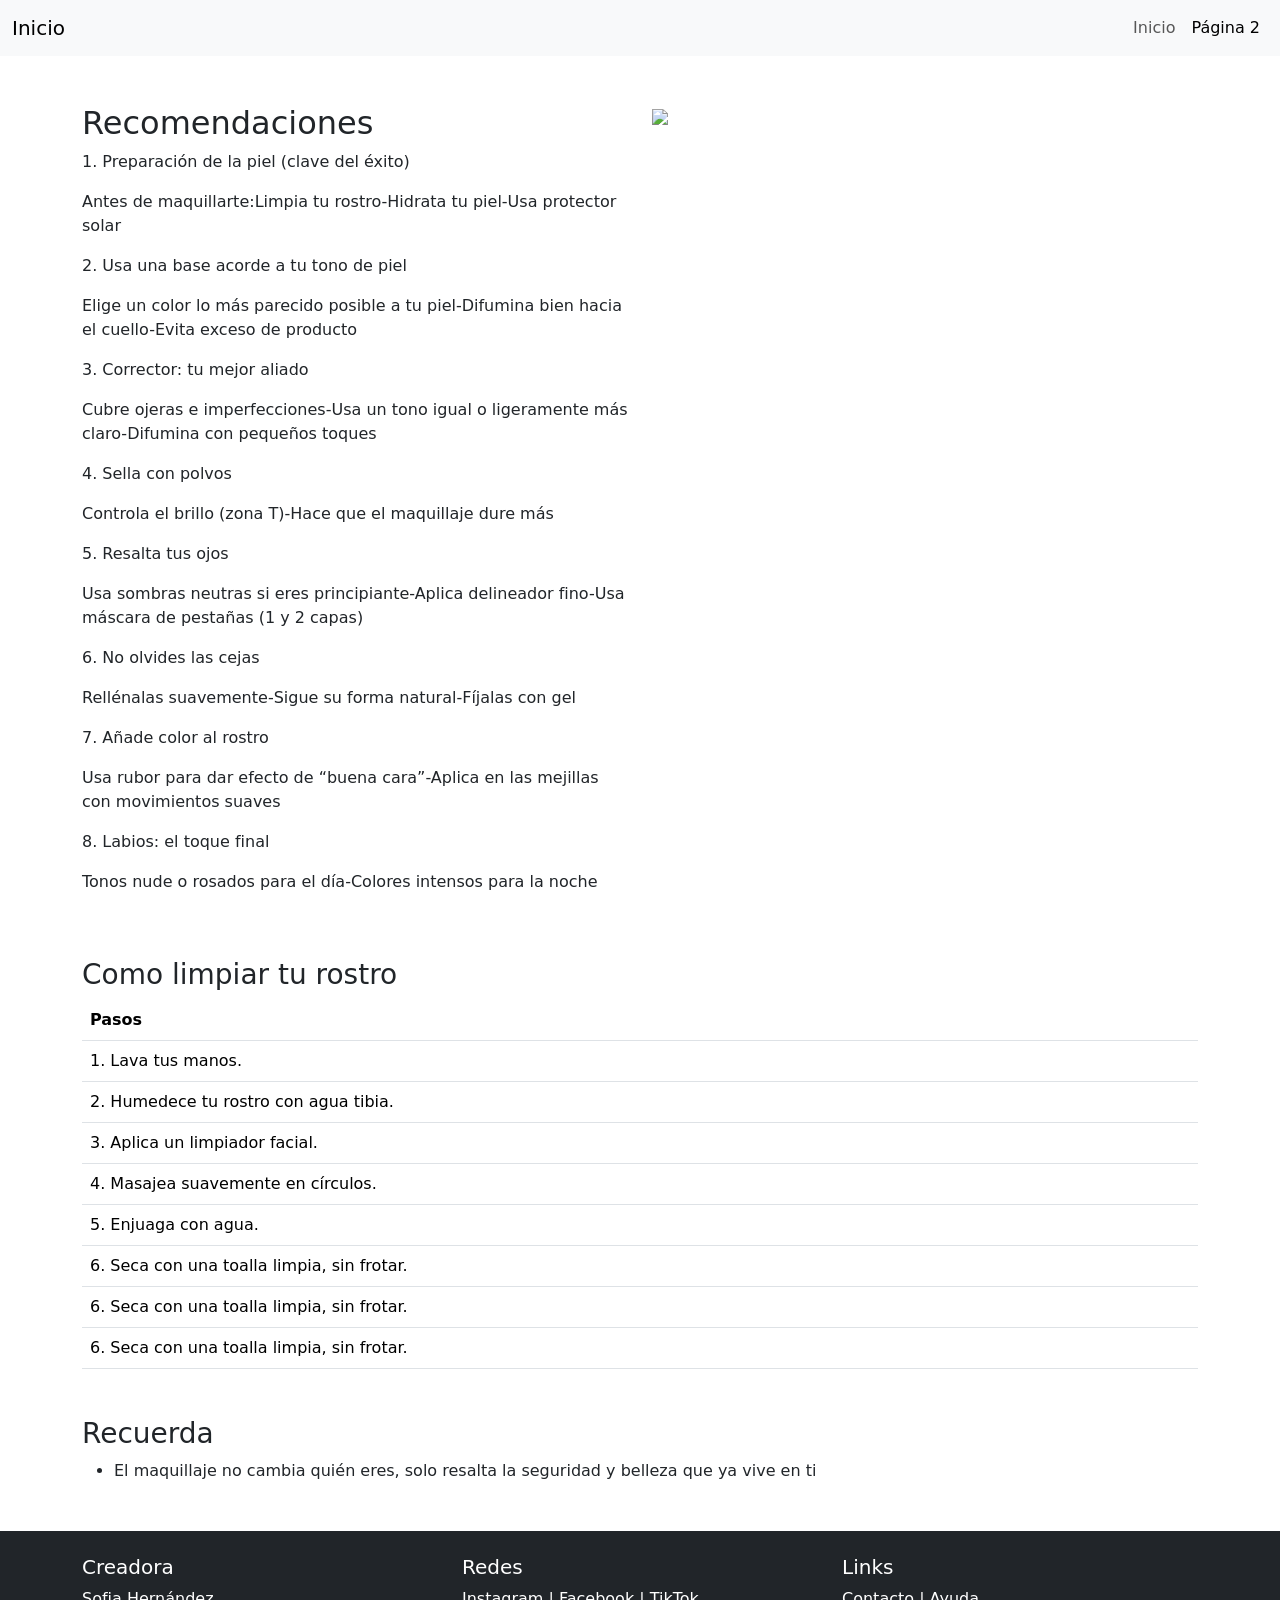
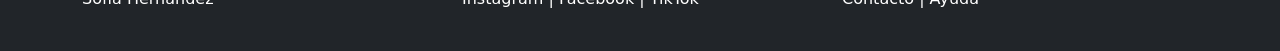
==== pagina.html @ a7aa95b9 "Add files via upload" ====
<!doctype html>
<html lang="es">
<head>
  <meta charset="utf-8">
  <meta name="viewport" content="width=device-width, initial-scale=1">
  <title>Página 2</title>

  <link href="https://cdn.jsdelivr.net/npm/bootstrap@5.3.8/dist/css/bootstrap.min.css" rel="stylesheet">
  <link rel="stylesheet" href="./css/paginastyle.css">
</head>

<body>

<!-- NAVBAR -->
<nav class="navbar navbar-expand-lg bg-body-tertiary">
  <div class="container-fluid">
    <a class="navbar-brand" href="index.html">Inicio</a>

    <button class="navbar-toggler" data-bs-toggle="collapse" data-bs-target="#menu">
      <span class="navbar-toggler-icon"></span>
    </button>

    <div class="collapse navbar-collapse" id="menu">
      <ul class="navbar-nav ms-auto">
        <li class="nav-item">
          <a class="nav-link" href="index.html">Inicio</a>
        </li>
        <li class="nav-item">
          <a class="nav-link active" href="#">Página 2</a>
        </li>
      </ul>
    </div>
  </div>
</nav>

<!-- SECCIÓN 1 -->
<div class="container mt-5">
  <div class="row">
    <div class="col-md-6">
      <h2>Recomendaciones</h2>
      <p>1. Preparación de la piel (clave del éxito)</p>
      <p>Antes de maquillarte:Limpia tu rostro-Hidrata tu piel-Usa protector solar</p>
      <p>2. Usa una base acorde a tu tono de piel</p>
      <p>Elige un color lo más parecido posible a tu piel-Difumina bien hacia el cuello-Evita exceso de producto</p>
      <p>3. Corrector: tu mejor aliado</p>
      <p>Cubre ojeras e imperfecciones-Usa un tono igual o ligeramente más claro-Difumina con pequeños toques</p>
      <p>4. Sella con polvos</p>
      <p>Controla el brillo (zona T)-Hace que el maquillaje dure más</p>
      <p>5. Resalta tus ojos</p>
      <p>Usa sombras neutras si eres principiante-Aplica delineador fino-Usa máscara de pestañas (1 y 2 capas)</p>
      <p>6. No olvides las cejas</p>
      <p>Rellénalas suavemente-Sigue su forma natural-Fíjalas con gel</p>
      <p>7. Añade color al rostro</p>
      <p>Usa rubor para dar efecto de “buena cara”-Aplica en las mejillas con movimientos suaves</p>
      <p>8. Labios: el toque final</p>
      <p>Tonos nude o rosados para el día-Colores intensos para la noche</p>
    </div>
    <div class="col-md-6">
      <img src="./imagenes/maquillaje 4.jpg" class="img-fluid">
    </div>
  </div>
</div>

<!-- TABLA -->
<div class="container mt-5">
  <h3>Como limpiar tu rostro</h3>
  <table class="table">
    <tr>
      <th>Pasos</th>
    </tr>
    <tr>
      <td>1. Lava tus manos.</td>
</td>
    </tr>
    <tr>
      <td>2. Humedece tu rostro con agua tibia.</td>
    </tr>
    <tr>
      <td>3. Aplica un limpiador facial.</td>
    </tr>
    <tr>
      <td>4. Masajea suavemente en círculos.</td> 
   </tr>
   <tr>
      <td>5. Enjuaga con agua.</td> 
    </tr>
    <tr>
      <td>6. Seca con una toalla limpia, sin frotar.</td>   
   </tr>
   <tr>
      <td>6. Seca con una toalla limpia, sin frotar.</td>
   </tr>
   <tr>
      <td>6. Seca con una toalla limpia, sin frotar.</td>    
    </tr>

  </table>
</div>

<!-- SECCIÓN 3 -->
<div class="container mt-5">
  <h3>Recuerda</h3>
  <ul>
    <li>El maquillaje no cambia quién eres, solo resalta la seguridad y belleza que ya vive en ti</li>
  </ul>
</div>

<!-- FOOTER -->
<footer class="bg-dark text-white mt-5 p-4">
  <div class="container">
    <div class="row">

      <div class="col-md-4">
        <h5>Creadora</h5>
        <p>Sofia Hernández</p>
      </div>

      <div class="col-md-4">
        <h5>Redes</h5>
        <p>Instagram | Facebook | TikTok</p>
      </div>

      <div class="col-md-4">
        <h5>Links</h5>
        <p>Contacto | Ayuda</p>
      </div>

    </div>
  </div>
</footer>

<script src="https://cdn.jsdelivr.net/npm/bootstrap@5.3.8/dist/js/bootstrap.bundle.min.js"></script>
</body>
</html>
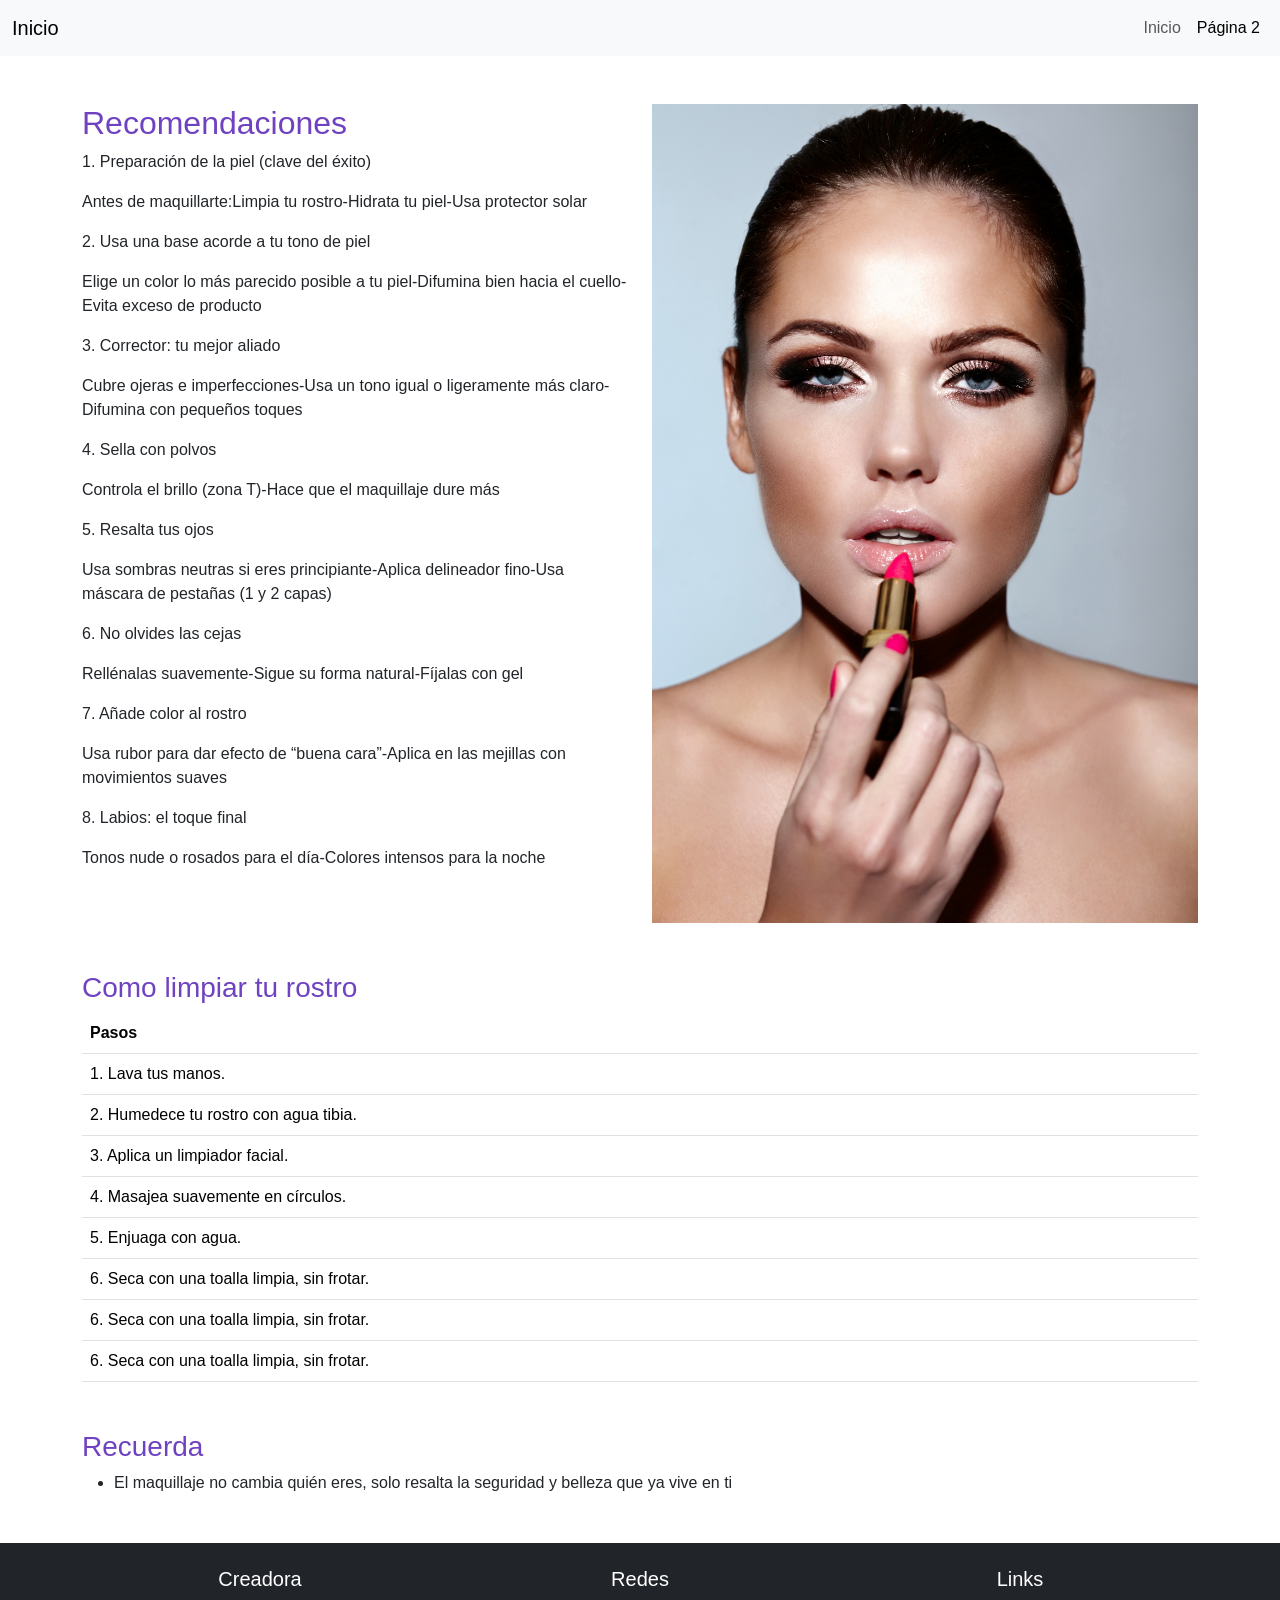
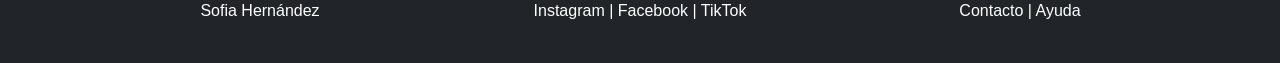
==== commit dc9f13da: "create page.html, index.html and css" ====
--- a/pagina.html
+++ b/pagina.html
@@ -1,134 +1,134 @@
-<!doctype html>
-<html lang="es">
-<head>
-  <meta charset="utf-8">
-  <meta name="viewport" content="width=device-width, initial-scale=1">
-  <title>Página 2</title>
-
-  <link href="https://cdn.jsdelivr.net/npm/bootstrap@5.3.8/dist/css/bootstrap.min.css" rel="stylesheet">
-  <link rel="stylesheet" href="./css/paginastyle.css">
-</head>
-
-<body>
-
-<!-- NAVBAR -->
-<nav class="navbar navbar-expand-lg bg-body-tertiary">
-  <div class="container-fluid">
-    <a class="navbar-brand" href="index.html">Inicio</a>
-
-    <button class="navbar-toggler" data-bs-toggle="collapse" data-bs-target="#menu">
-      <span class="navbar-toggler-icon"></span>
-    </button>
-
-    <div class="collapse navbar-collapse" id="menu">
-      <ul class="navbar-nav ms-auto">
-        <li class="nav-item">
-          <a class="nav-link" href="index.html">Inicio</a>
-        </li>
-        <li class="nav-item">
-          <a class="nav-link active" href="#">Página 2</a>
-        </li>
-      </ul>
-    </div>
-  </div>
-</nav>
-
-<!-- SECCIÓN 1 -->
-<div class="container mt-5">
-  <div class="row">
-    <div class="col-md-6">
-      <h2>Recomendaciones</h2>
-      <p>1. Preparación de la piel (clave del éxito)</p>
-      <p>Antes de maquillarte:Limpia tu rostro-Hidrata tu piel-Usa protector solar</p>
-      <p>2. Usa una base acorde a tu tono de piel</p>
-      <p>Elige un color lo más parecido posible a tu piel-Difumina bien hacia el cuello-Evita exceso de producto</p>
-      <p>3. Corrector: tu mejor aliado</p>
-      <p>Cubre ojeras e imperfecciones-Usa un tono igual o ligeramente más claro-Difumina con pequeños toques</p>
-      <p>4. Sella con polvos</p>
-      <p>Controla el brillo (zona T)-Hace que el maquillaje dure más</p>
-      <p>5. Resalta tus ojos</p>
-      <p>Usa sombras neutras si eres principiante-Aplica delineador fino-Usa máscara de pestañas (1 y 2 capas)</p>
-      <p>6. No olvides las cejas</p>
-      <p>Rellénalas suavemente-Sigue su forma natural-Fíjalas con gel</p>
-      <p>7. Añade color al rostro</p>
-      <p>Usa rubor para dar efecto de “buena cara”-Aplica en las mejillas con movimientos suaves</p>
-      <p>8. Labios: el toque final</p>
-      <p>Tonos nude o rosados para el día-Colores intensos para la noche</p>
-    </div>
-    <div class="col-md-6">
-      <img src="./imagenes/maquillaje 4.jpg" class="img-fluid">
-    </div>
-  </div>
-</div>
-
-<!-- TABLA -->
-<div class="container mt-5">
-  <h3>Como limpiar tu rostro</h3>
-  <table class="table">
-    <tr>
-      <th>Pasos</th>
-    </tr>
-    <tr>
-      <td>1. Lava tus manos.</td>
-</td>
-    </tr>
-    <tr>
-      <td>2. Humedece tu rostro con agua tibia.</td>
-    </tr>
-    <tr>
-      <td>3. Aplica un limpiador facial.</td>
-    </tr>
-    <tr>
-      <td>4. Masajea suavemente en círculos.</td> 
-   </tr>
-   <tr>
-      <td>5. Enjuaga con agua.</td> 
-    </tr>
-    <tr>
-      <td>6. Seca con una toalla limpia, sin frotar.</td>   
-   </tr>
-   <tr>
-      <td>6. Seca con una toalla limpia, sin frotar.</td>
-   </tr>
-   <tr>
-      <td>6. Seca con una toalla limpia, sin frotar.</td>    
-    </tr>
-
-  </table>
-</div>
-
-<!-- SECCIÓN 3 -->
-<div class="container mt-5">
-  <h3>Recuerda</h3>
-  <ul>
-    <li>El maquillaje no cambia quién eres, solo resalta la seguridad y belleza que ya vive en ti</li>
-  </ul>
-</div>
-
-<!-- FOOTER -->
-<footer class="bg-dark text-white mt-5 p-4">
-  <div class="container">
-    <div class="row">
-
-      <div class="col-md-4">
-        <h5>Creadora</h5>
-        <p>Sofia Hernández</p>
-      </div>
-
-      <div class="col-md-4">
-        <h5>Redes</h5>
-        <p>Instagram | Facebook | TikTok</p>
-      </div>
-
-      <div class="col-md-4">
-        <h5>Links</h5>
-        <p>Contacto | Ayuda</p>
-      </div>
-
-    </div>
-  </div>
-</footer>
-
-<script src="https://cdn.jsdelivr.net/npm/bootstrap@5.3.8/dist/js/bootstrap.bundle.min.js"></script>
-</body>
+<!doctype html>
+<html lang="es">
+<head>
+  <meta charset="utf-8">
+  <meta name="viewport" content="width=device-width, initial-scale=1">
+  <title>Página 2</title>
+
+  <link href="https://cdn.jsdelivr.net/npm/bootstrap@5.3.8/dist/css/bootstrap.min.css" rel="stylesheet">
+  <link rel="stylesheet" href="./css/paginastyle.css">
+</head>
+
+<body>
+
+<!-- NAVBAR -->
+<nav class="navbar navbar-expand-lg bg-body-tertiary">
+  <div class="container-fluid">
+    <a class="navbar-brand" href="index.html">Inicio</a>
+
+    <button class="navbar-toggler" data-bs-toggle="collapse" data-bs-target="#menu">
+      <span class="navbar-toggler-icon"></span>
+    </button>
+
+    <div class="collapse navbar-collapse" id="menu">
+      <ul class="navbar-nav ms-auto">
+        <li class="nav-item">
+          <a class="nav-link" href="index.html">Inicio</a>
+        </li>
+        <li class="nav-item">
+          <a class="nav-link active" href="#">Página 2</a>
+        </li>
+      </ul>
+    </div>
+  </div>
+</nav>
+
+<!-- SECCIÓN 1 -->
+<div class="container mt-5">
+  <div class="row">
+    <div class="col-md-6">
+      <h2>Recomendaciones</h2>
+      <p>1. Preparación de la piel (clave del éxito)</p>
+      <p>Antes de maquillarte:Limpia tu rostro-Hidrata tu piel-Usa protector solar</p>
+      <p>2. Usa una base acorde a tu tono de piel</p>
+      <p>Elige un color lo más parecido posible a tu piel-Difumina bien hacia el cuello-Evita exceso de producto</p>
+      <p>3. Corrector: tu mejor aliado</p>
+      <p>Cubre ojeras e imperfecciones-Usa un tono igual o ligeramente más claro-Difumina con pequeños toques</p>
+      <p>4. Sella con polvos</p>
+      <p>Controla el brillo (zona T)-Hace que el maquillaje dure más</p>
+      <p>5. Resalta tus ojos</p>
+      <p>Usa sombras neutras si eres principiante-Aplica delineador fino-Usa máscara de pestañas (1 y 2 capas)</p>
+      <p>6. No olvides las cejas</p>
+      <p>Rellénalas suavemente-Sigue su forma natural-Fíjalas con gel</p>
+      <p>7. Añade color al rostro</p>
+      <p>Usa rubor para dar efecto de “buena cara”-Aplica en las mejillas con movimientos suaves</p>
+      <p>8. Labios: el toque final</p>
+      <p>Tonos nude o rosados para el día-Colores intensos para la noche</p>
+    </div>
+    <div class="col-md-6">
+      <img src="./imagenes/maquillaje 4.jpg" class="img-fluid">
+    </div>
+  </div>
+</div>
+
+<!-- TABLA -->
+<div class="container mt-5">
+  <h3>Como limpiar tu rostro</h3>
+  <table class="table">
+    <tr>
+      <th>Pasos</th>
+    </tr>
+    <tr>
+      <td>1. Lava tus manos.</td>
+</td>
+    </tr>
+    <tr>
+      <td>2. Humedece tu rostro con agua tibia.</td>
+    </tr>
+    <tr>
+      <td>3. Aplica un limpiador facial.</td>
+    </tr>
+    <tr>
+      <td>4. Masajea suavemente en círculos.</td> 
+   </tr>
+   <tr>
+      <td>5. Enjuaga con agua.</td> 
+    </tr>
+    <tr>
+      <td>6. Seca con una toalla limpia, sin frotar.</td>   
+   </tr>
+   <tr>
+      <td>6. Seca con una toalla limpia, sin frotar.</td>
+   </tr>
+   <tr>
+      <td>6. Seca con una toalla limpia, sin frotar.</td>    
+    </tr>
+
+  </table>
+</div>
+
+<!-- SECCIÓN 3 -->
+<div class="container mt-5">
+  <h3>Recuerda</h3>
+  <ul>
+    <li>El maquillaje no cambia quién eres, solo resalta la seguridad y belleza que ya vive en ti</li>
+  </ul>
+</div>
+
+<!-- FOOTER -->
+<footer class="bg-dark text-white mt-5 p-4">
+  <div class="container">
+    <div class="row">
+
+      <div class="col-md-4">
+        <h5>Creadora</h5>
+        <p>Sofia Hernández</p>
+      </div>
+
+      <div class="col-md-4">
+        <h5>Redes</h5>
+        <p>Instagram | Facebook | TikTok</p>
+      </div>
+
+      <div class="col-md-4">
+        <h5>Links</h5>
+        <p>Contacto | Ayuda</p>
+      </div>
+
+    </div>
+  </div>
+</footer>
+
+<script src="https://cdn.jsdelivr.net/npm/bootstrap@5.3.8/dist/js/bootstrap.bundle.min.js"></script>
+</body>
 </html>
--- a/css/paginastyle.css
+++ b/css/paginastyle.css
@@ -0,0 +1,11 @@
+body {
+    font-family: Arial;
+}
+
+h2, h3 {
+    color: #6f42c1;
+}
+
+footer {
+    text-align: center;
+}
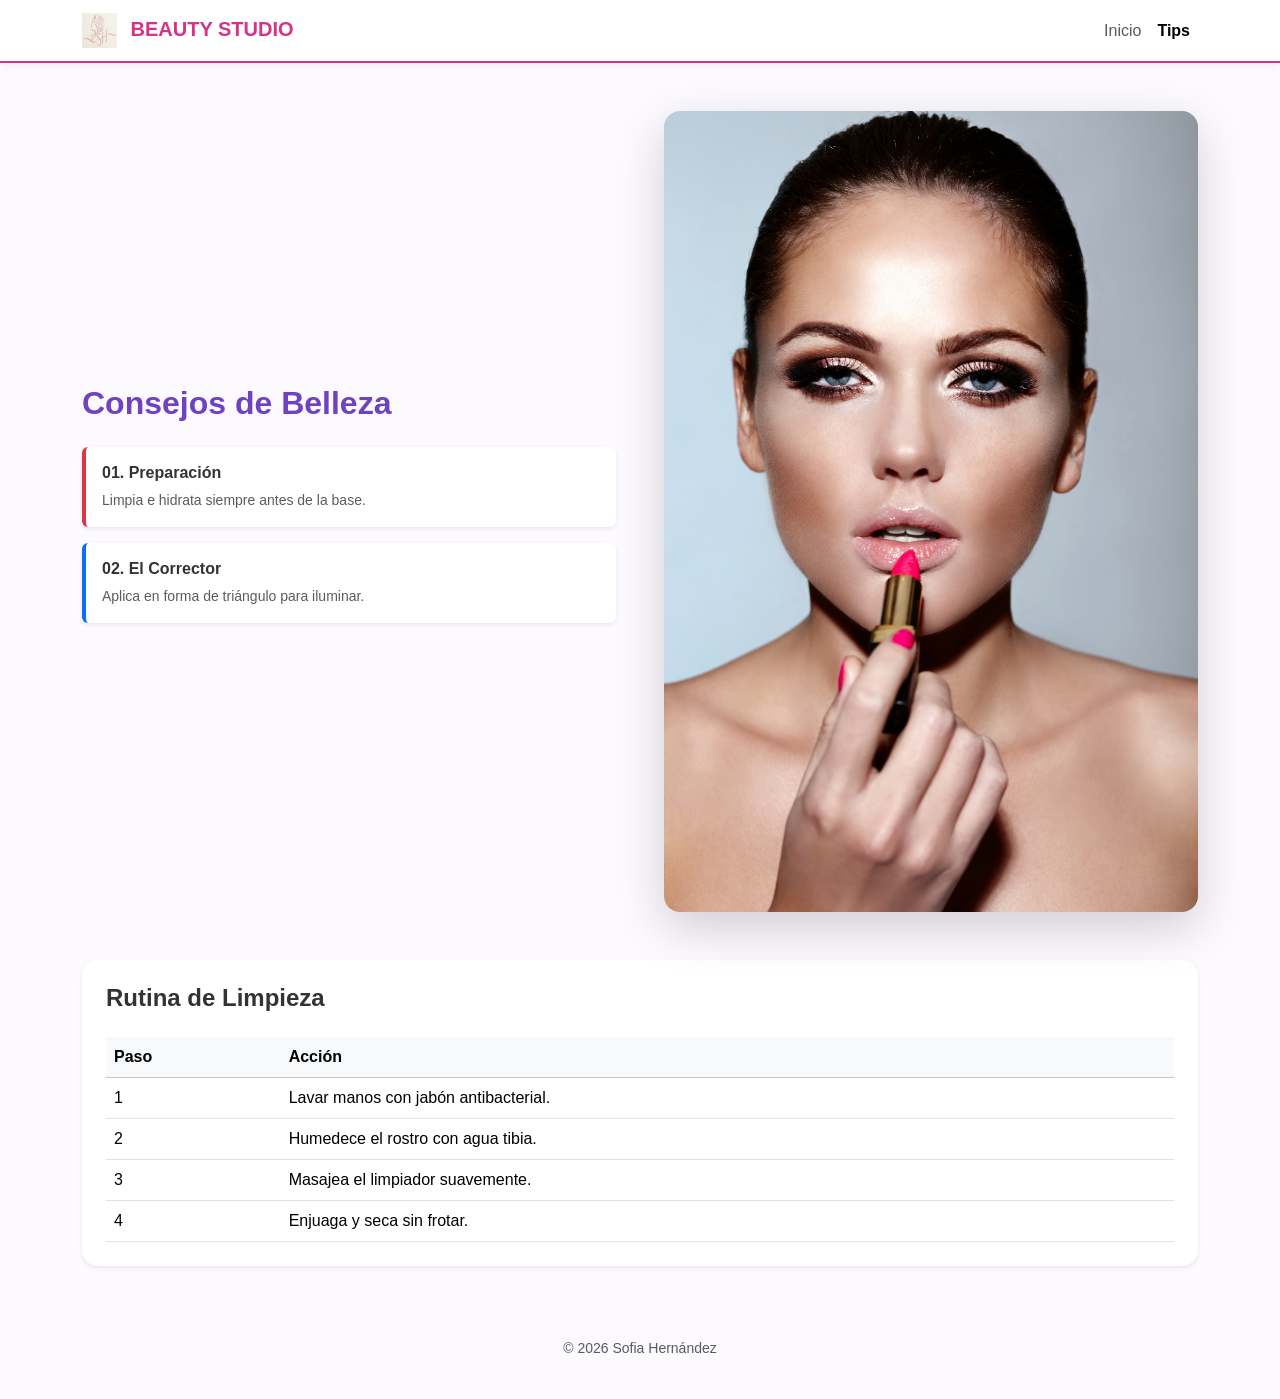
==== commit a3be6e7d: "Tarea finalizada: CRUD de maquillaje y diseño profesional" ====
--- a/pagina.html
+++ b/pagina.html
@@ -1,134 +1,58 @@
 <!doctype html>
 <html lang="es">
 <head>
-  <meta charset="utf-8">
-  <meta name="viewport" content="width=device-width, initial-scale=1">
-  <title>Página 2</title>
-
-  <link href="https://cdn.jsdelivr.net/npm/bootstrap@5.3.8/dist/css/bootstrap.min.css" rel="stylesheet">
-  <link rel="stylesheet" href="./css/paginastyle.css">
+    <meta charset="utf-8">
+    <meta name="viewport" content="width=device-width, initial-scale=1">
+    <title>Beauty Studio | Tips</title>
+    <link href="https://cdn.jsdelivr.net/npm/bootstrap@5.3.0/dist/css/bootstrap.min.css" rel="stylesheet">
+    <link rel="stylesheet" href="./css/iniciostyle.css">
 </head>
-
 <body>
 
-<!-- NAVBAR -->
-<nav class="navbar navbar-expand-lg bg-body-tertiary">
-  <div class="container-fluid">
-    <a class="navbar-brand" href="index.html">Inicio</a>
-
-    <button class="navbar-toggler" data-bs-toggle="collapse" data-bs-target="#menu">
-      <span class="navbar-toggler-icon"></span>
-    </button>
-
-    <div class="collapse navbar-collapse" id="menu">
-      <ul class="navbar-nav ms-auto">
-        <li class="nav-item">
-          <a class="nav-link" href="index.html">Inicio</a>
-        </li>
-        <li class="nav-item">
-          <a class="nav-link active" href="#">Página 2</a>
-        </li>
-      </ul>
+<nav class="navbar navbar-expand-lg sticky-top">
+    <div class="container">
+        <a class="navbar-brand fw-bold" href="index.html" style="color: var(--primary-color);">
+            <img src="./imagenes/logo 1.png" width="35" height="35" class="me-2"> BEAUTY STUDIO
+        </a>
+        <div class="collapse navbar-collapse">
+            <ul class="navbar-nav ms-auto">
+                <li class="nav-item"><a class="nav-link" href="index.html">Inicio</a></li>
+                <li class="nav-item"><a class="nav-link active fw-bold" href="pagina.html">Tips</a></li>
+            </ul>
+        </div>
     </div>
-  </div>
 </nav>
 
-<!-- SECCIÓN 1 -->
 <div class="container mt-5">
-  <div class="row">
-    <div class="col-md-6">
-      <h2>Recomendaciones</h2>
-      <p>1. Preparación de la piel (clave del éxito)</p>
-      <p>Antes de maquillarte:Limpia tu rostro-Hidrata tu piel-Usa protector solar</p>
-      <p>2. Usa una base acorde a tu tono de piel</p>
-      <p>Elige un color lo más parecido posible a tu piel-Difumina bien hacia el cuello-Evita exceso de producto</p>
-      <p>3. Corrector: tu mejor aliado</p>
-      <p>Cubre ojeras e imperfecciones-Usa un tono igual o ligeramente más claro-Difumina con pequeños toques</p>
-      <p>4. Sella con polvos</p>
-      <p>Controla el brillo (zona T)-Hace que el maquillaje dure más</p>
-      <p>5. Resalta tus ojos</p>
-      <p>Usa sombras neutras si eres principiante-Aplica delineador fino-Usa máscara de pestañas (1 y 2 capas)</p>
-      <p>6. No olvides las cejas</p>
-      <p>Rellénalas suavemente-Sigue su forma natural-Fíjalas con gel</p>
-      <p>7. Añade color al rostro</p>
-      <p>Usa rubor para dar efecto de “buena cara”-Aplica en las mejillas con movimientos suaves</p>
-      <p>8. Labios: el toque final</p>
-      <p>Tonos nude o rosados para el día-Colores intensos para la noche</p>
+    <div class="row align-items-center g-5">
+        <div class="col-md-6">
+            <h2 class="fw-bold mb-4" style="color: var(--secondary-color);">Consejos de Belleza</h2>
+            <div class="p-3 mb-3 border-start border-4 border-danger bg-white shadow-sm rounded">
+                <h6 class="fw-bold">01. Preparación</h6><p class="small m-0 text-muted">Limpia e hidrata siempre antes de la base.</p>
+            </div>
+            <div class="p-3 mb-3 border-start border-4 border-primary bg-white shadow-sm rounded">
+                <h6 class="fw-bold">02. El Corrector</h6><p class="small m-0 text-muted">Aplica en forma de triángulo para iluminar.</p>
+            </div>
+        </div>
+        <div class="col-md-6"><img src="./imagenes/maquillaje 4.jpg" class="img-fluid rounded-4 shadow-lg"></div>
     </div>
-    <div class="col-md-6">
-      <img src="./imagenes/maquillaje 4.jpg" class="img-fluid">
+
+    <div class="mt-5 p-4 bg-white rounded-4 shadow-sm">
+        <h4 class="fw-bold mb-4">Rutina de Limpieza</h4>
+        <table class="table table-hover m-0">
+            <thead class="table-light"><tr><th>Paso</th><th>Acción</th></tr></thead>
+            <tbody>
+                <tr><td>1</td><td>Lavar manos con jabón antibacterial.</td></tr>
+                <tr><td>2</td><td>Humedece el rostro con agua tibia.</td></tr>
+                <tr><td>3</td><td>Masajea el limpiador suavemente.</td></tr>
+                <tr><td>4</td><td>Enjuaga y seca sin frotar.</td></tr>
+            </tbody>
+        </table>
     </div>
-  </div>
 </div>
 
-<!-- TABLA -->
-<div class="container mt-5">
-  <h3>Como limpiar tu rostro</h3>
-  <table class="table">
-    <tr>
-      <th>Pasos</th>
-    </tr>
-    <tr>
-      <td>1. Lava tus manos.</td>
-</td>
-    </tr>
-    <tr>
-      <td>2. Humedece tu rostro con agua tibia.</td>
-    </tr>
-    <tr>
-      <td>3. Aplica un limpiador facial.</td>
-    </tr>
-    <tr>
-      <td>4. Masajea suavemente en círculos.</td> 
-   </tr>
-   <tr>
-      <td>5. Enjuaga con agua.</td> 
-    </tr>
-    <tr>
-      <td>6. Seca con una toalla limpia, sin frotar.</td>   
-   </tr>
-   <tr>
-      <td>6. Seca con una toalla limpia, sin frotar.</td>
-   </tr>
-   <tr>
-      <td>6. Seca con una toalla limpia, sin frotar.</td>    
-    </tr>
+<footer class="py-4 text-center mt-5"><p class="text-muted small">© 2026 Sofia Hernández</p></footer>
 
-  </table>
-</div>
-
-<!-- SECCIÓN 3 -->
-<div class="container mt-5">
-  <h3>Recuerda</h3>
-  <ul>
-    <li>El maquillaje no cambia quién eres, solo resalta la seguridad y belleza que ya vive en ti</li>
-  </ul>
-</div>
-
-<!-- FOOTER -->
-<footer class="bg-dark text-white mt-5 p-4">
-  <div class="container">
-    <div class="row">
-
-      <div class="col-md-4">
-        <h5>Creadora</h5>
-        <p>Sofia Hernández</p>
-      </div>
-
-      <div class="col-md-4">
-        <h5>Redes</h5>
-        <p>Instagram | Facebook | TikTok</p>
-      </div>
-
-      <div class="col-md-4">
-        <h5>Links</h5>
-        <p>Contacto | Ayuda</p>
-      </div>
-
-    </div>
-  </div>
-</footer>
-
-<script src="https://cdn.jsdelivr.net/npm/bootstrap@5.3.8/dist/js/bootstrap.bundle.min.js"></script>
+<script src="https://cdn.jsdelivr.net/npm/bootstrap@5.3.0/dist/js/bootstrap.bundle.min.js"></script>
 </body>
 </html>
--- a/css/iniciostyle.css
+++ b/css/iniciostyle.css
@@ -0,0 +1,113 @@
+:root {
+    --primary-color: #d63384;
+    --secondary-color: #6f42c1;
+    --glass-bg: rgba(255, 255, 255, 0.95);
+}
+
+body {
+    font-family: 'Segoe UI', Roboto, Arial, sans-serif;
+    background-color: #fcfaff;
+    color: #333;
+}
+
+/* Navbar */
+.navbar {
+    background: var(--glass-bg) !important;
+    backdrop-filter: blur(10px);
+    border-bottom: 2px solid var(--primary-color);
+    box-shadow: 0 2px 10px rgba(0,0,0,0.05);
+}
+
+/* Carrusel */
+.tamano {
+    height: 500px;
+    object-fit: cover;
+    filter: brightness(0.9);
+}
+
+/* Formulario */
+.admin-card {
+    background: white;
+    border: none;
+    border-radius: 20px;
+    box-shadow: 0 10px 30px rgba(0,0,0,0.05);
+    padding: 2rem;
+}
+
+.form-control {
+    border-radius: 10px;
+    padding: 0.6rem;
+    border: 1px solid #eee;
+}
+
+.form-control:focus {
+    box-shadow: 0 0 0 0.25rem rgba(214, 51, 132, 0.15);
+    border-color: var(--primary-color);
+}
+
+/* Catálogo Grid */
+#contenedor-productos {
+    display: grid;
+    grid-template-columns: repeat(auto-fill, minmax(280px, 1fr));
+    gap: 20px;
+}
+
+/* Tarjeta de Producto */
+.product-card {
+    background: white;
+    border-radius: 20px;
+    overflow: hidden;
+    transition: all 0.3s ease;
+    box-shadow: 0 5px 15px rgba(0,0,0,0.05);
+    position: relative;
+    border: 1px solid #f0f0f0;
+}
+
+.product-card:hover {
+    transform: translateY(-10px);
+    box-shadow: 0 15px 30px rgba(0,0,0,0.1);
+}
+
+.product-img-container {
+    height: 220px;
+    overflow: hidden;
+}
+
+.product-img-container img {
+    width: 100%;
+    height: 100%;
+    object-fit: cover;
+}
+
+.price-tag {
+    font-size: 1.25rem;
+    font-weight: bold;
+    color: var(--primary-color);
+}
+
+.old-price {
+    text-decoration: line-through;
+    color: #aaa;
+    font-size: 0.85rem;
+    margin-right: 8px;
+}
+
+.btn-delete {
+    position: absolute;
+    top: 10px;
+    right: 10px;
+    background: white;
+    border: none;
+    border-radius: 50%;
+    width: 30px;
+    height: 30px;
+    color: #ff4d6d;
+    box-shadow: 0 2px 5px rgba(0,0,0,0.2);
+    cursor: pointer;
+    z-index: 10;
+}
+
+.btn-delete:hover {
+    background: #ff4d6d;
+    color: white;
+}
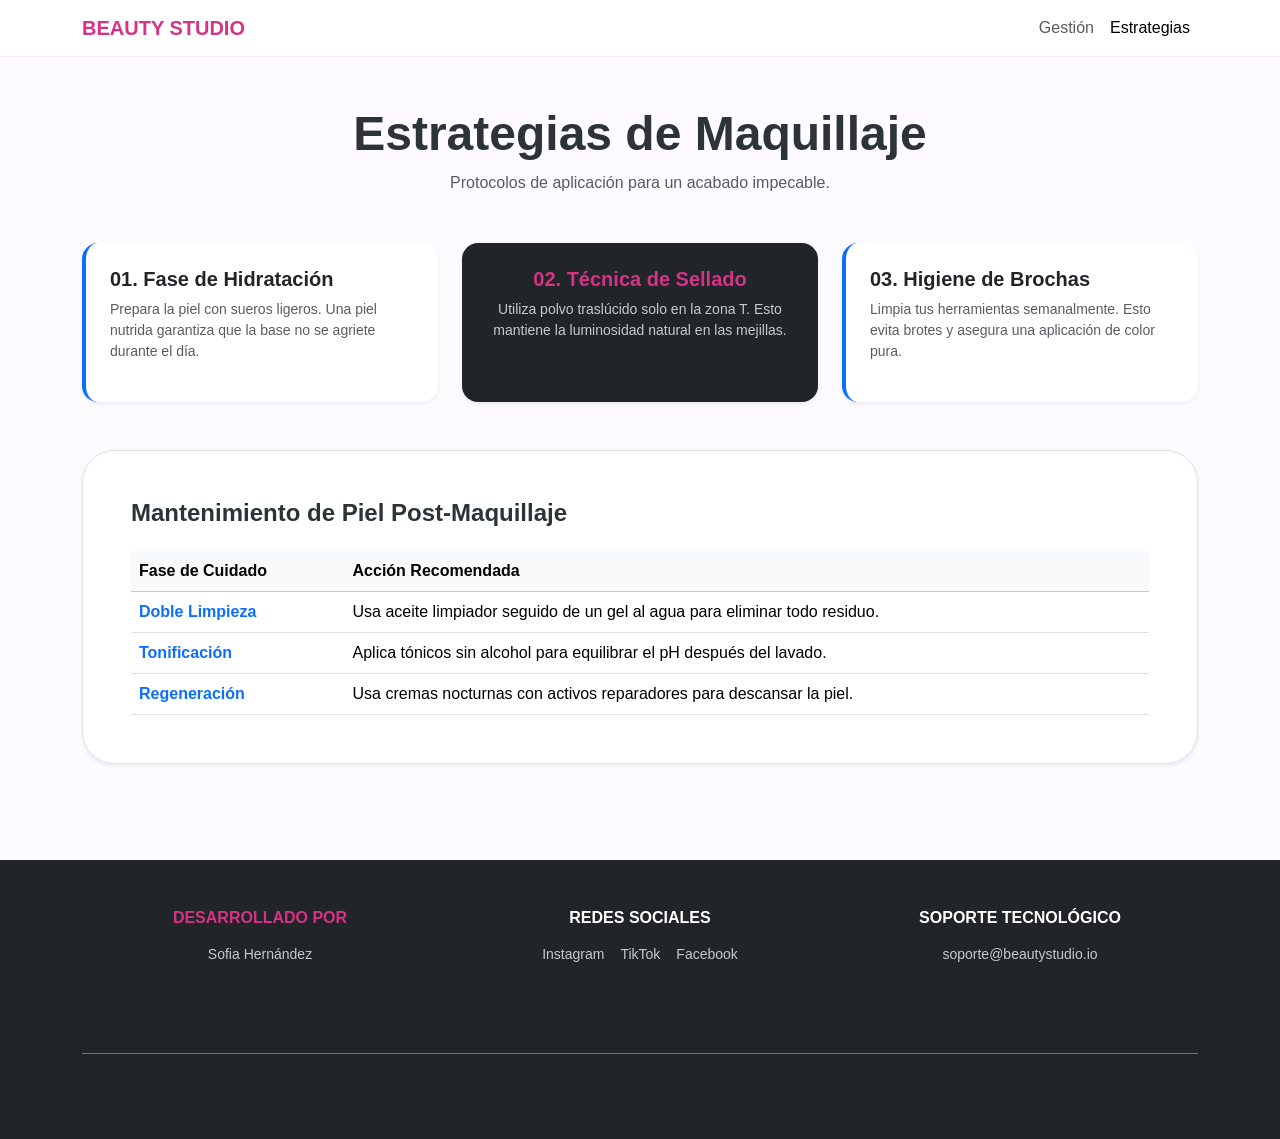
==== commit 315fe3db: "feat: implementacion final de catalogo, cupones y footer unificado" ====
--- a/pagina.html
+++ b/pagina.html
@@ -3,7 +3,7 @@
 <head>
     <meta charset="utf-8">
     <meta name="viewport" content="width=device-width, initial-scale=1">
-    <title>Beauty Studio | Tips</title>
+    <title>Estrategias | Beauty Studio</title>
     <link href="https://cdn.jsdelivr.net/npm/bootstrap@5.3.0/dist/css/bootstrap.min.css" rel="stylesheet">
     <link rel="stylesheet" href="./css/iniciostyle.css">
 </head>
@@ -11,47 +11,87 @@
 
 <nav class="navbar navbar-expand-lg sticky-top">
     <div class="container">
-        <a class="navbar-brand fw-bold" href="index.html" style="color: var(--primary-color);">
-            <img src="./imagenes/logo 1.png" width="35" height="35" class="me-2"> BEAUTY STUDIO
-        </a>
+        <a class="navbar-brand fw-bold" href="index.html" style="color: var(--brand-primary);">BEAUTY STUDIO</a>
         <div class="collapse navbar-collapse">
-            <ul class="navbar-nav ms-auto">
-                <li class="nav-item"><a class="nav-link" href="index.html">Inicio</a></li>
-                <li class="nav-item"><a class="nav-link active fw-bold" href="pagina.html">Tips</a></li>
+            <ul class="navbar-nav ms-auto fw-medium">
+                <li class="nav-item"><a class="nav-link" href="index.html">Gestión</a></li>
+                <li class="nav-item"><a class="nav-link active" href="pagina.html">Estrategias</a></li>
             </ul>
         </div>
     </div>
 </nav>
 
-<div class="container mt-5">
-    <div class="row align-items-center g-5">
-        <div class="col-md-6">
-            <h2 class="fw-bold mb-4" style="color: var(--secondary-color);">Consejos de Belleza</h2>
-            <div class="p-3 mb-3 border-start border-4 border-danger bg-white shadow-sm rounded">
-                <h6 class="fw-bold">01. Preparación</h6><p class="small m-0 text-muted">Limpia e hidrata siempre antes de la base.</p>
-            </div>
-            <div class="p-3 mb-3 border-start border-4 border-primary bg-white shadow-sm rounded">
-                <h6 class="fw-bold">02. El Corrector</h6><p class="small m-0 text-muted">Aplica en forma de triángulo para iluminar.</p>
+<div class="container py-5">
+    <div class="text-center mb-5">
+        <h2 class="display-5 fw-bold">Estrategias de Maquillaje</h2>
+        <p class="text-muted">Protocolos de aplicación para un acabado impecable.</p>
+    </div>
+    
+    <div class="row g-4 mb-5">
+        <div class="col-md-4">
+            <div class="card border-0 shadow-sm p-4 rounded-4 h-100 border-start border-4 border-primary">
+                <h5 class="fw-bold">01. Fase de Hidratación</h5>
+                <p class="small text-muted">Prepara la piel con sueros ligeros. Una piel nutrida garantiza que la base no se agriete durante el día.</p>
             </div>
         </div>
-        <div class="col-md-6"><img src="./imagenes/maquillaje 4.jpg" class="img-fluid rounded-4 shadow-lg"></div>
+        <div class="col-md-4">
+            <div class="card border-0 shadow-sm p-4 rounded-4 h-100 bg-dark text-white text-center">
+                <h5 class="fw-bold" style="color: var(--brand-primary);">02. Técnica de Sellado</h5>
+                <p class="small opacity-75">Utiliza polvo traslúcido solo en la zona T. Esto mantiene la luminosidad natural en las mejillas.</p>
+            </div>
+        </div>
+        <div class="col-md-4">
+            <div class="card border-0 shadow-sm p-4 rounded-4 h-100 border-start border-4 border-primary">
+                <h5 class="fw-bold">03. Higiene de Brochas</h5>
+                <p class="small text-muted">Limpia tus herramientas semanalmente. Esto evita brotes y asegura una aplicación de color pura.</p>
+            </div>
+        </div>
     </div>
 
-    <div class="mt-5 p-4 bg-white rounded-4 shadow-sm">
-        <h4 class="fw-bold mb-4">Rutina de Limpieza</h4>
-        <table class="table table-hover m-0">
-            <thead class="table-light"><tr><th>Paso</th><th>Acción</th></tr></thead>
-            <tbody>
-                <tr><td>1</td><td>Lavar manos con jabón antibacterial.</td></tr>
-                <tr><td>2</td><td>Humedece el rostro con agua tibia.</td></tr>
-                <tr><td>3</td><td>Masajea el limpiador suavemente.</td></tr>
-                <tr><td>4</td><td>Enjuaga y seca sin frotar.</td></tr>
-            </tbody>
-        </table>
+    <div class="bg-white p-5 rounded-5 shadow-sm border">
+        <h4 class="fw-bold mb-4">Mantenimiento de Piel Post-Maquillaje</h4>
+        <div class="table-responsive">
+            <table class="table table-hover align-middle m-0">
+                <thead class="table-light">
+                    <tr><th>Fase de Cuidado</th><th>Acción Recomendada</th></tr>
+                </thead>
+                <tbody>
+                    <tr><td class="fw-bold text-primary">Doble Limpieza</td><td>Usa aceite limpiador seguido de un gel al agua para eliminar todo residuo.</td></tr>
+                    <tr><td class="fw-bold text-primary">Tonificación</td><td>Aplica tónicos sin alcohol para equilibrar el pH después del lavado.</td></tr>
+                    <tr><td class="fw-bold text-primary">Regeneración</td><td>Usa cremas nocturnas con activos reparadores para descansar la piel.</td></tr>
+                </tbody>
+            </table>
+        </div>
     </div>
 </div>
 
-<footer class="py-4 text-center mt-5"><p class="text-muted small">© 2026 Sofia Hernández</p></footer>
+<footer class="bg-dark text-white p-5 mt-5">
+    <div class="container">
+        <div class="row text-center g-4">
+            <div class="col-md-4">
+                <h6 class="text-uppercase fw-bold mb-3" style="color: var(--brand-primary);">Desarrollado por</h6>
+                <p class="m-0 opacity-75 small">Sofia Hernández</p>
+                <p class="extra-small text-muted">Diplomado Desarrollo Web 2026</p>
+            </div>
+            <div class="col-md-4">
+                <h6 class="text-uppercase fw-bold mb-3">Redes Sociales</h6>
+                <div class="d-flex justify-content-center gap-3 small">
+                    <a href="#" class="text-white text-decoration-none opacity-75">Instagram</a>
+                    <a href="#" class="text-white text-decoration-none opacity-75">TikTok</a>
+                    <a href="#" class="text-white text-decoration-none opacity-75">Facebook</a>
+                </div>
+            </div>
+            <div class="col-md-4">
+                <h6 class="text-uppercase fw-bold mb-3">Soporte Tecnológico</h6>
+                <p class="m-0 opacity-75 small">soporte@beautystudio.io</p>
+                <p class="extra-small text-muted">Atención inmediata</p>
+            </div>
+        </div>
+        <div class="text-center mt-5 pt-3 border-top border-secondary">
+            <p class="text-muted small m-0">Systems Architect: Sofia Hernández © Todos los derechos reservados.</p>
+        </div>
+    </div>
+</footer>
 
 <script src="https://cdn.jsdelivr.net/npm/bootstrap@5.3.0/dist/js/bootstrap.bundle.min.js"></script>
 </body>
--- a/css/iniciostyle.css
+++ b/css/iniciostyle.css
@@ -1,113 +1,98 @@
 :root {
-    --primary-color: #d63384;
-    --secondary-color: #6f42c1;
-    --glass-bg: rgba(255, 255, 255, 0.95);
+    --brand-primary: #d63384;
+    --brand-secondary: #6f42c1;
+    --bg-light: #fdfbff;
+    --glass-effect: rgba(255, 255, 255, 0.9);
+    --transition-smooth: all 0.4s cubic-bezier(0.165, 0.84, 0.44, 1);
 }
 
 body {
-    font-family: 'Segoe UI', Roboto, Arial, sans-serif;
-    background-color: #fcfaff;
-    color: #333;
+    font-family: 'Inter', 'Segoe UI', sans-serif;
+    background-color: var(--bg-light);
+    color: #2d3436;
 }
 
-/* Navbar */
 .navbar {
-    background: var(--glass-bg) !important;
-    backdrop-filter: blur(10px);
-    border-bottom: 2px solid var(--primary-color);
-    box-shadow: 0 2px 10px rgba(0,0,0,0.05);
+    background: var(--glass-effect) !important;
+    backdrop-filter: blur(15px);
+    border-bottom: 1px solid rgba(214, 51, 132, 0.1);
 }
 
-/* Carrusel */
-.tamano {
+.carousel-item img {
     height: 500px;
     object-fit: cover;
-    filter: brightness(0.9);
+    filter: brightness(0.85);
 }
 
-/* Formulario */
 .admin-card {
-    background: white;
-    border: none;
-    border-radius: 20px;
-    box-shadow: 0 10px 30px rgba(0,0,0,0.05);
-    padding: 2rem;
+    background: #ffffff;
+    border-radius: 24px;
+    box-shadow: 0 20px 40px rgba(0,0,0,0.04);
+    padding: 2.5rem;
 }
 
 .form-control {
-    border-radius: 10px;
-    padding: 0.6rem;
-    border: 1px solid #eee;
+    border-radius: 12px;
+    border: 1.5px solid #f1f3f5;
+    margin-bottom: 1rem;
+    padding: 0.75rem;
 }
 
-.form-control:focus {
-    box-shadow: 0 0 0 0.25rem rgba(214, 51, 132, 0.15);
-    border-color: var(--primary-color);
-}
-
-/* Catálogo Grid */
 #contenedor-productos {
     display: grid;
     grid-template-columns: repeat(auto-fill, minmax(280px, 1fr));
-    gap: 20px;
+    gap: 25px;
 }
 
-/* Tarjeta de Producto */
 .product-card {
-    background: white;
+    background: #fff;
     border-radius: 20px;
     overflow: hidden;
-    transition: all 0.3s ease;
-    box-shadow: 0 5px 15px rgba(0,0,0,0.05);
     position: relative;
+    transition: var(--transition-smooth);
     border: 1px solid #f0f0f0;
 }
 
 .product-card:hover {
     transform: translateY(-10px);
-    box-shadow: 0 15px 30px rgba(0,0,0,0.1);
+    box-shadow: 0 20px 40px rgba(0,0,0,0.1);
 }
 
-.product-img-container {
-    height: 220px;
+.product-img-box {
+    height: 250px;
     overflow: hidden;
 }
 
-.product-img-container img {
+.product-img-box img {
     width: 100%;
     height: 100%;
     object-fit: cover;
 }
 
-.price-tag {
-    font-size: 1.25rem;
-    font-weight: bold;
-    color: var(--primary-color);
+.price-main {
+    font-size: 1.4rem;
+    font-weight: 800;
+    color: var(--brand-primary);
 }
 
-.old-price {
+.price-old {
     text-decoration: line-through;
-    color: #aaa;
-    font-size: 0.85rem;
+    color: #b2bec3;
+    font-size: 0.9rem;
     margin-right: 8px;
 }
 
 .btn-delete {
     position: absolute;
-    top: 10px;
-    right: 10px;
+    top: 15px;
+    right: 15px;
     background: white;
     border: none;
     border-radius: 50%;
-    width: 30px;
-    height: 30px;
-    color: #ff4d6d;
-    box-shadow: 0 2px 5px rgba(0,0,0,0.2);
+    width: 35px;
+    height: 35px;
+    color: #e74c3c;
+    box-shadow: 0 2px 5px rgba(0,0,0,0.1);
     cursor: pointer;
     z-index: 10;
-}
-
-.btn-delete:hover {
-    background: #ff4d6d;
-    color: white;
 }
